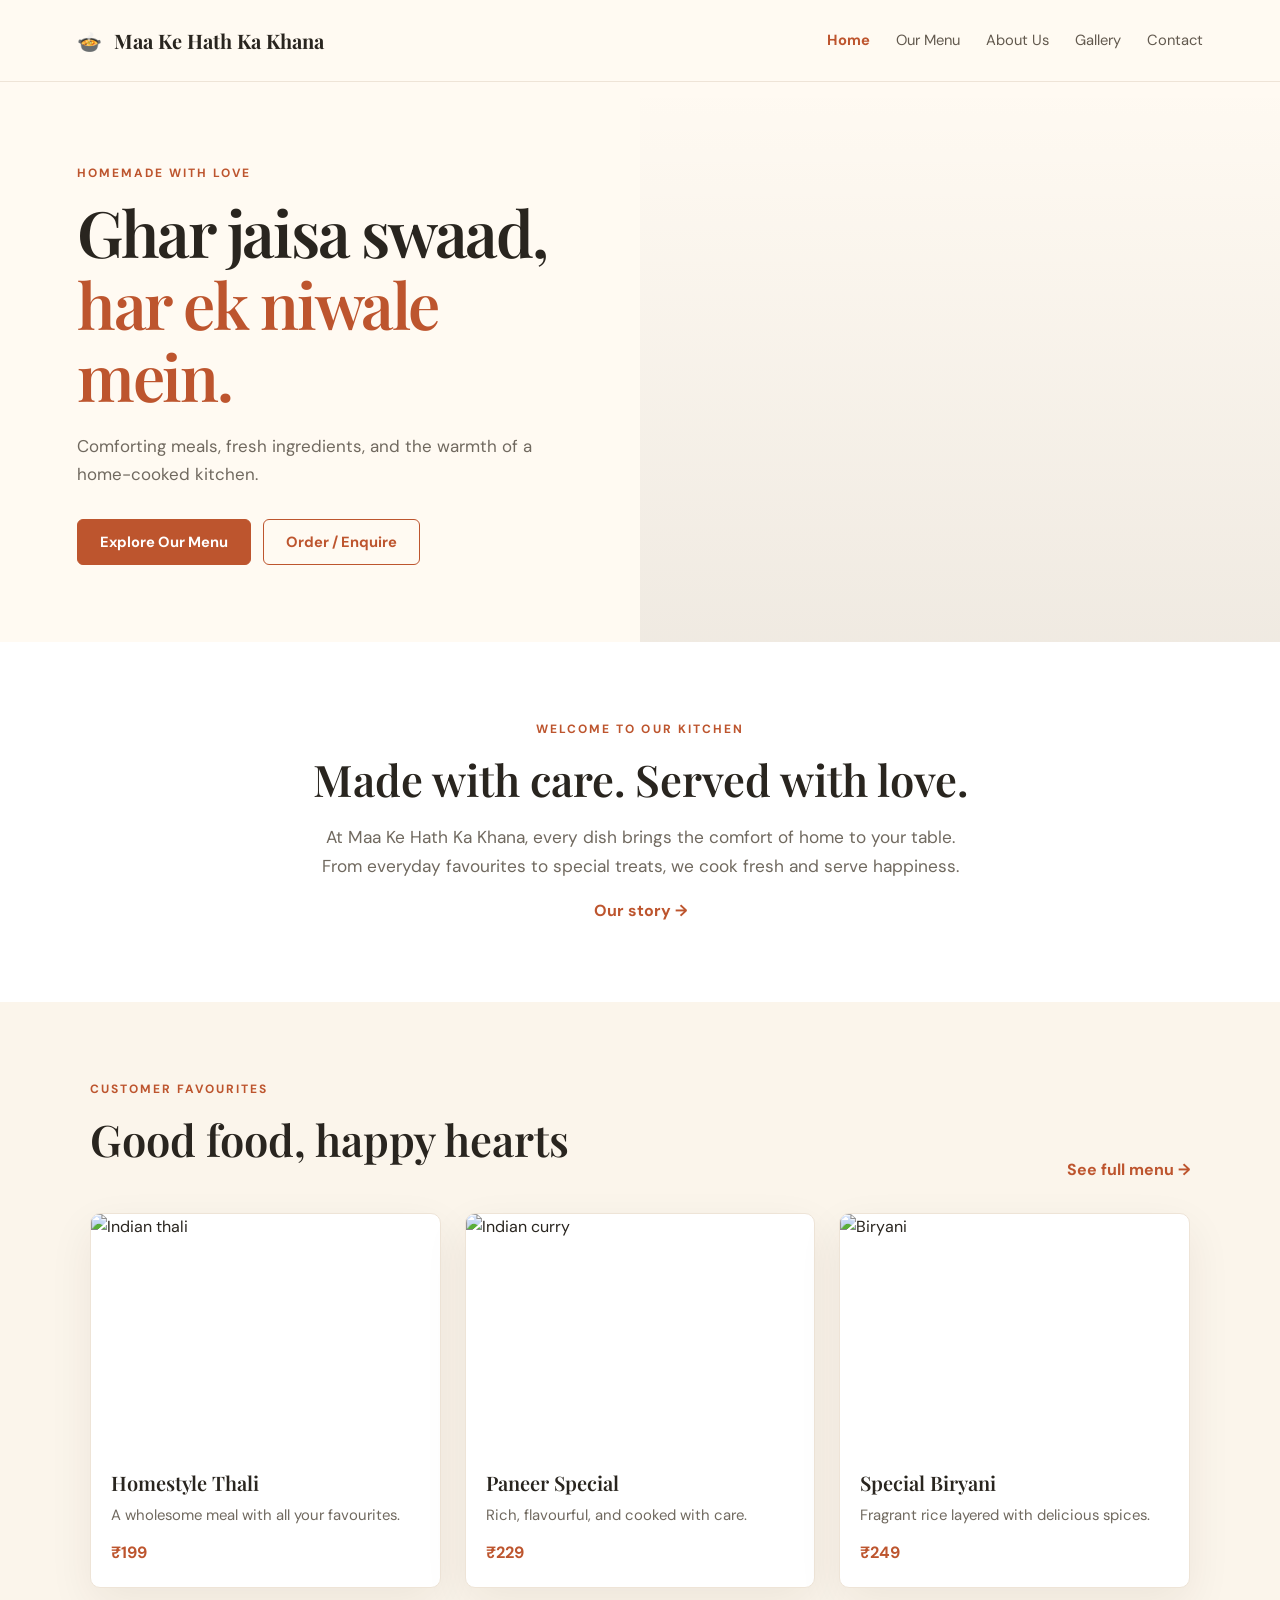
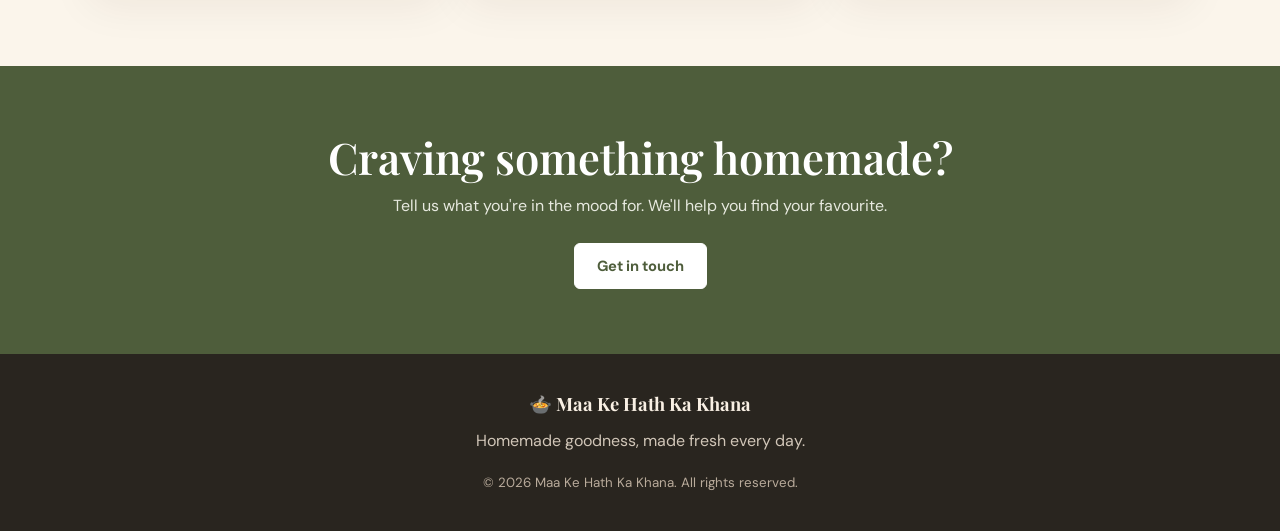
==== index.html @ a3cf63ed "pehla  commit" ====
<!DOCTYPE html>
<html lang="en">
<head>
  <meta charset="UTF-8"><meta name="viewport" content="width=device-width, initial-scale=1.0">
  <title>Maa Ke Hath Ka Khana | Home</title><link rel="stylesheet" href="style.css">
</head>
<body>
<header class="site-header"><a class="logo" href="index.html"><span>🍲</span> Maa Ke Hath Ka Khana</a><button class="menu-toggle" aria-label="Toggle navigation">☰</button>
<nav class="nav"><a class="active" href="index.html">Home</a><a href="menu.html">Our Menu</a><a href="about.html">About Us</a><a href="gallery.html">Gallery</a><a href="contact.html">Contact</a></nav></header>
<main>
<section class="hero"><div class="hero-content"><p class="eyebrow">HOMEMADE WITH LOVE</p><h1>Ghar jaisa swaad,<br><em>har ek niwale mein.</em></h1><p>Comforting meals, fresh ingredients, and the warmth of a home-cooked kitchen.</p><div class="hero-actions"><a class="btn" href="menu.html">Explore Our Menu</a><a class="btn btn-outline" href="contact.html">Order / Enquire</a></div></div><div class="hero-photo" role="img" aria-label="A delicious Indian thali"></div></section>
<section class="section intro"><p class="eyebrow">WELCOME TO OUR KITCHEN</p><h2>Made with care. Served with love.</h2><p class="lead">At Maa Ke Hath Ka Khana, every dish brings the comfort of home to your table. From everyday favourites to special treats, we cook fresh and serve happiness.</p><a class="text-link" href="about.html">Our story →</a></section>
<section class="section soft"><div class="section-heading"><div><p class="eyebrow">CUSTOMER FAVOURITES</p><h2>Good food, happy hearts</h2></div><a class="text-link" href="menu.html">See full menu →</a></div><div class="cards">
<article class="food-card"><img src="https://images.unsplash.com/photo-1546833999-b9f581a1996d?auto=format&fit=crop&w=900&q=85" alt="Indian thali"><div class="food-info"><h3>Homestyle Thali</h3><p>A wholesome meal with all your favourites.</p><strong>₹199</strong></div></article>
<article class="food-card"><img src="https://images.unsplash.com/photo-1585937421612-70a008356fbe?auto=format&fit=crop&w=900&q=85" alt="Indian curry"><div class="food-info"><h3>Paneer Special</h3><p>Rich, flavourful, and cooked with care.</p><strong>₹229</strong></div></article>
<article class="food-card"><img src="https://images.unsplash.com/photo-1565557623262-b51c2513a641?auto=format&fit=crop&w=900&q=85" alt="Biryani"><div class="food-info"><h3>Special Biryani</h3><p>Fragrant rice layered with delicious spices.</p><strong>₹249</strong></div></article>
</div></section>
<section class="cta"><h2>Craving something homemade?</h2><p>Tell us what you're in the mood for. We'll help you find your favourite.</p><a class="btn" href="contact.html">Get in touch</a></section>
</main><footer class="footer"><a class="logo" href="index.html">🍲 Maa Ke Hath Ka Khana</a><p>Homemade goodness, made fresh every day.</p><small>© <span class="year"></span> Maa Ke Hath Ka Khana. All rights reserved.</small></footer><script src="script.js"></script></body></html>
---- style.css ----
@import url('https://fonts.googleapis.com/css2?family=DM+Sans:wght@400;500;600;700&family=Playfair+Display:wght@500;600;700&display=swap');
:root{--ink:#29251f;--muted:#70695f;--cream:#fffaf2;--paper:#fff;--orange:#bd552e;--orange-dark:#963d20;--green:#4e5d3b;--line:#eadfd0;--shadow:0 16px 45px #35200e12}
*{box-sizing:border-box}html{scroll-behavior:smooth}body{margin:0;background:var(--paper);color:var(--ink);font-family:'DM Sans',sans-serif;line-height:1.65}img{display:block;width:100%;object-fit:cover}a{color:inherit;text-decoration:none}.site-header{height:auto;min-height:82px;padding:18px 6%;display:flex;align-items:center;justify-content:space-between;gap:24px;background:#fffaf2;position:sticky;top:0;z-index:20;border-bottom:1px solid #eee4d7}.logo{font-family:'Playfair Display',serif;font-size:1.25rem;font-weight:700;white-space:nowrap}.logo span{margin-right:7px}.nav{display:flex;align-items:center;gap:26px}.nav a{font-size:.92rem;color:#62594e;transition:color .2s}.nav a:hover,.nav a.active{color:var(--orange);font-weight:700}.menu-toggle{display:none;border:0;background:transparent;font-size:1.7rem;cursor:pointer;color:var(--ink)}.hero{display:grid;grid-template-columns:1fr 1fr;min-height:560px;background:var(--cream)}.hero-content{padding:80px 9% 75px 12%;align-self:center}.eyebrow{font-size:.75rem;letter-spacing:.17em;font-weight:700;color:var(--orange);margin:0 0 13px}.hero h1,.page-hero h1{font:600 clamp(2.8rem,5vw,4.6rem)/1.12 'Playfair Display',serif;letter-spacing:-.035em;margin:0 0 22px}.hero h1 em{font-style:normal;color:var(--orange)}.hero-content>p:not(.eyebrow){max-width:470px;color:var(--muted);font-size:1.06rem}.hero-photo{min-height:460px;background:linear-gradient(0deg,#28180a12,#28180a00),url('https://images.unsplash.com/photo-1546833999-b9f581a1996d?auto=format&fit=crop&w=1400&q=90') center/cover}.hero-actions{display:flex;gap:12px;flex-wrap:wrap;margin-top:30px}.btn{display:inline-flex;align-items:center;justify-content:center;border:1px solid var(--orange);border-radius:6px;padding:12px 22px;background:var(--orange);color:#fff;font:700 .92rem 'DM Sans',sans-serif;cursor:pointer;transition:transform .2s,background .2s}.btn:hover{background:var(--orange-dark);transform:translateY(-2px)}.btn-outline{background:transparent;color:var(--orange)}.btn-outline:hover{color:white}.section{padding:78px 7%}.intro{text-align:center;max-width:850px;margin:auto}.intro h2,.section-heading h2,.about-copy h2,.contact-info h2,.cta h2{font:600 clamp(2rem,3.4vw,3rem)/1.2 'Playfair Display',serif;margin:0 0 18px}.lead{color:var(--muted);font-size:1.08rem;max-width:680px;margin:0 auto 18px}.text-link{color:var(--orange);font-weight:700}.text-link:hover{text-decoration:underline}.soft{background:#fbf5eb}.section-heading{display:flex;justify-content:space-between;align-items:end;gap:20px;margin-bottom:30px}.cards{display:grid;grid-template-columns:repeat(3,minmax(0,1fr));gap:24px}.food-card{background:white;border:1px solid #eee4d7;border-radius:10px;overflow:hidden;box-shadow:var(--shadow);transition:transform .25s}.food-card:hover{transform:translateY(-5px)}.food-card img{height:235px}.food-info{padding:20px}.food-info h3{font:600 1.25rem 'Playfair Display',serif;margin:0 0 7px}.food-info p{color:var(--muted);font-size:.93rem;margin:0 0 12px}.food-info strong,.name-price strong{color:var(--orange);font-size:1.02rem}.cta{text-align:center;background:var(--green);color:white;padding:65px 20px}.cta h2{margin-bottom:10px}.cta p{color:#e7e9df;margin:0 0 24px}.cta .btn{background:#fff;color:var(--green);border-color:#fff}.footer{padding:35px 7%;text-align:center;background:#29251f;color:#f9f0e4}.footer .logo{font-size:1.15rem}.footer p{margin:8px 0 15px;color:#d1c6b8}.footer small{color:#b9ab9b}.page-hero{text-align:center;padding:76px 20px 65px;background:var(--cream)}.page-hero h1{font-size:clamp(2.5rem,5vw,4rem);margin-bottom:12px}.page-hero>p:last-child{color:var(--muted);margin:0}.filters{display:flex;justify-content:center;flex-wrap:wrap;gap:10px;margin:0 0 35px}.filter{border:1px solid var(--line);border-radius:30px;padding:9px 19px;background:white;color:var(--ink);cursor:pointer;font:600 .9rem 'DM Sans',sans-serif}.filter.active,.filter:hover{background:var(--orange);border-color:var(--orange);color:white}.menu-grid{grid-template-columns:repeat(3,minmax(0,1fr))}.name-price{display:flex;align-items:start;justify-content:space-between;gap:10px}.name-price h3{font-size:1.1rem}.menu-note{color:var(--muted);font-size:.85rem;margin-top:25px}.about-layout{display:grid;grid-template-columns:1fr 1fr;align-items:center;gap:7%}.about-photo img{height:520px;border-radius:10px;box-shadow:var(--shadow)}.about-copy>p:not(.eyebrow){color:var(--muted)}.values{display:flex;gap:18px;flex-wrap:wrap;margin:25px 0}.values div{display:flex;align-items:center;gap:8px;font-size:.9rem;font-weight:600}.values strong{color:var(--orange);font-size:1.2rem}.quote{text-align:center;background:#fbf5eb;padding:60px 20px}.quote blockquote{font:600 clamp(1.5rem,3vw,2.4rem) 'Playfair Display',serif;margin:0 auto 10px;max-width:800px}.quote p{color:var(--orange);margin:0}.gallery-grid{display:grid;grid-template-columns:repeat(3,1fr);gap:22px}.gallery-grid figure{margin:0;overflow:hidden;border-radius:9px;background:var(--cream);box-shadow:var(--shadow)}.gallery-grid img{height:290px;transition:transform .35s}.gallery-grid figure:hover img{transform:scale(1.04)}.gallery-grid figcaption{padding:13px 16px;font:600 1.08rem 'Playfair Display',serif}.contact-layout{display:grid;grid-template-columns:.85fr 1.15fr;gap:8%;max-width:1200px;margin:auto}.contact-info>p:not(.eyebrow){color:var(--muted)}.contact-item{display:flex;gap:15px;margin:25px 0}.contact-item>span{font-size:1.4rem}.contact-item strong{display:block}.contact-item p{margin:2px 0;color:var(--muted)}.contact-form{background:var(--cream);padding:30px;border:1px solid var(--line);border-radius:10px;display:flex;flex-direction:column}.contact-form label{font-weight:700;font-size:.9rem;margin:12px 0 6px}.contact-form input,.contact-form select,.contact-form textarea{width:100%;padding:12px 13px;border:1px solid #ded2c2;border-radius:5px;background:white;font:inherit;color:var(--ink)}.contact-form input:focus,.contact-form select:focus,.contact-form textarea:focus{outline:2px solid #bd552e55;border-color:var(--orange)}.contact-form .btn{margin-top:18px;align-self:flex-start}.form-note{font-size:.82rem;color:var(--muted);margin-bottom:0}.hidden{display:none!important}
@media(max-width:900px){.site-header{padding:16px 5%}.menu-toggle{display:block}.nav{display:none;position:absolute;top:100%;left:0;right:0;padding:18px 6%;background:#fffaf2;border-top:1px solid var(--line);flex-direction:column;align-items:flex-start;gap:15px;box-shadow:var(--shadow)}.nav.open{display:flex}.hero-content{padding:60px 8%}.cards,.menu-grid{grid-template-columns:repeat(2,minmax(0,1fr))}.about-layout,.contact-layout{grid-template-columns:1fr;gap:35px}.about-photo img{height:390px}.gallery-grid{grid-template-columns:repeat(2,1fr)}}
@media(max-width:600px){.logo{font-size:1.05rem}.hero{grid-template-columns:1fr}.hero-content{padding:55px 7%}.hero-photo{min-height:310px;grid-row:1}.hero h1{font-size:3rem}.section{padding:55px 6%}.section-heading{align-items:start;flex-direction:column}.cards,.menu-grid,.gallery-grid{grid-template-columns:1fr}.food-card img{height:245px}.page-hero{padding:55px 18px}.about-photo img{height:300px}.contact-form{padding:20px}.gallery-grid img{height:260px}.values{gap:12px}.values div{width:100%}}
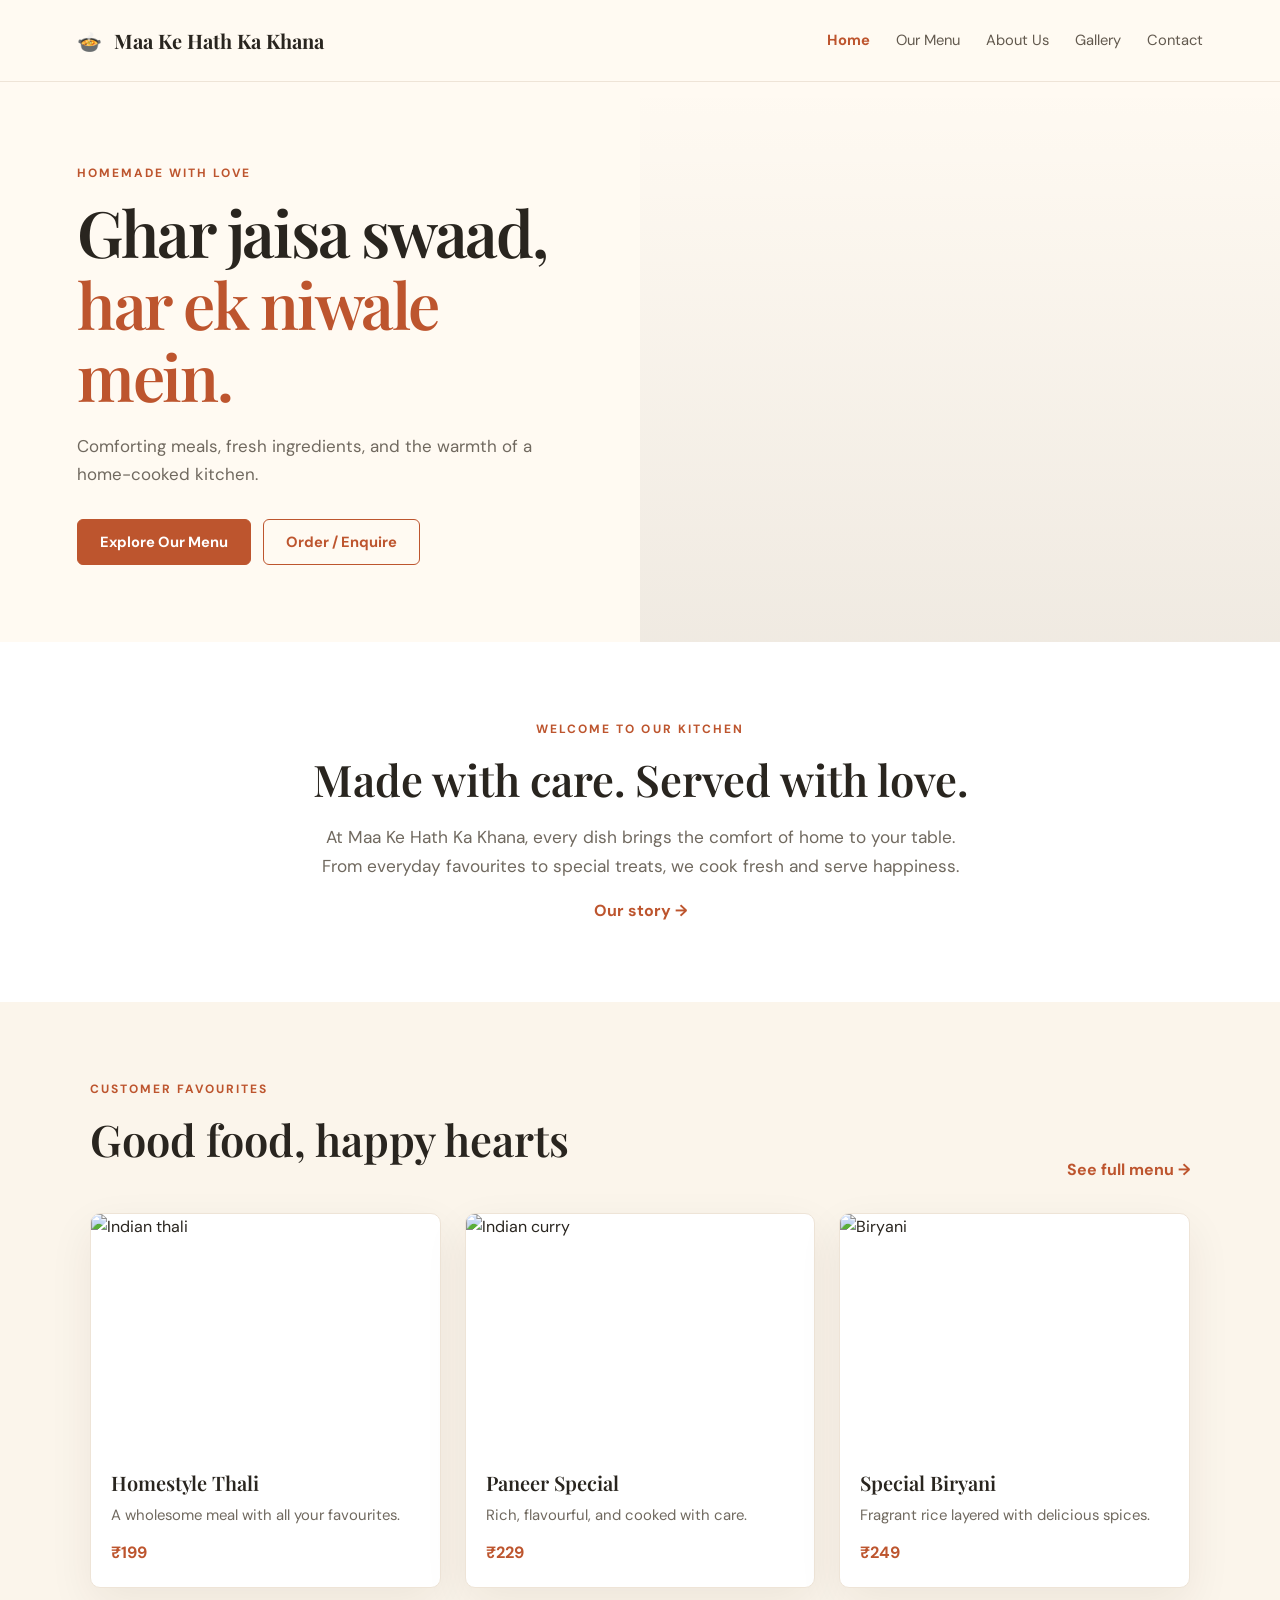
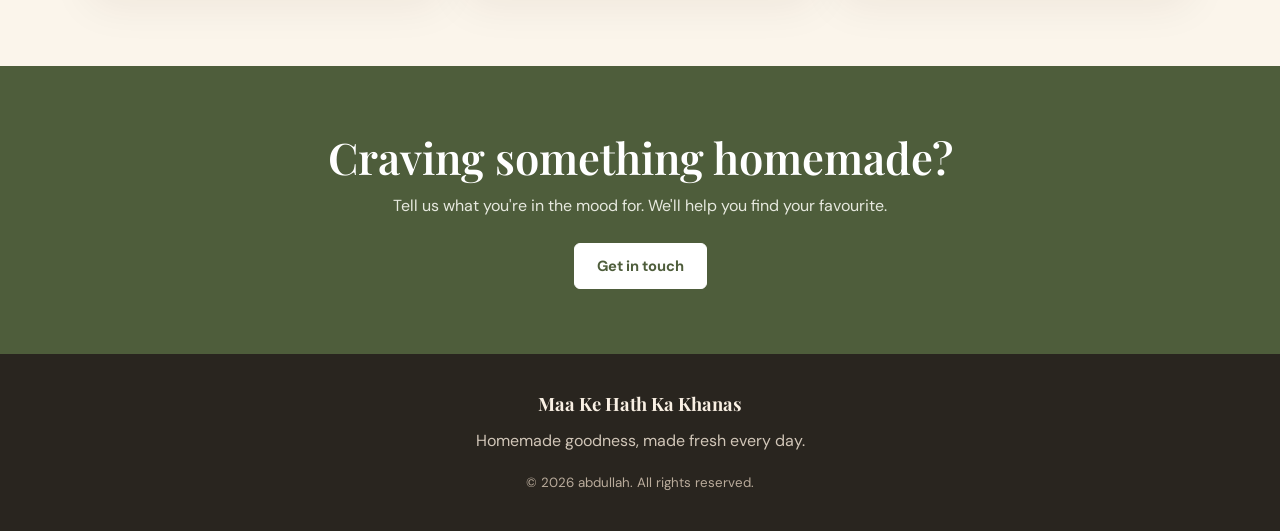
==== commit 2e70adc1: "second commit" ====
--- a/index.html
+++ b/index.html
@@ -16,4 +16,4 @@
 <article class="food-card"><img src="https://images.unsplash.com/photo-1565557623262-b51c2513a641?auto=format&fit=crop&w=900&q=85" alt="Biryani"><div class="food-info"><h3>Special Biryani</h3><p>Fragrant rice layered with delicious spices.</p><strong>₹249</strong></div></article>
 </div></section>
 <section class="cta"><h2>Craving something homemade?</h2><p>Tell us what you're in the mood for. We'll help you find your favourite.</p><a class="btn" href="contact.html">Get in touch</a></section>
-</main><footer class="footer"><a class="logo" href="index.html">🍲 Maa Ke Hath Ka Khana</a><p>Homemade goodness, made fresh every day.</p><small>© <span class="year"></span> Maa Ke Hath Ka Khana. All rights reserved.</small></footer><script src="script.js"></script></body></html>+</main><footer class="footer"><a class="logo" href="index.html"> Maa Ke Hath Ka Khanas</a><p>Homemade goodness, made fresh every day.</p><small>© <span class="year"></span> abdullah. All rights reserved.</small></footer><script src="script.js"></script></body></html>
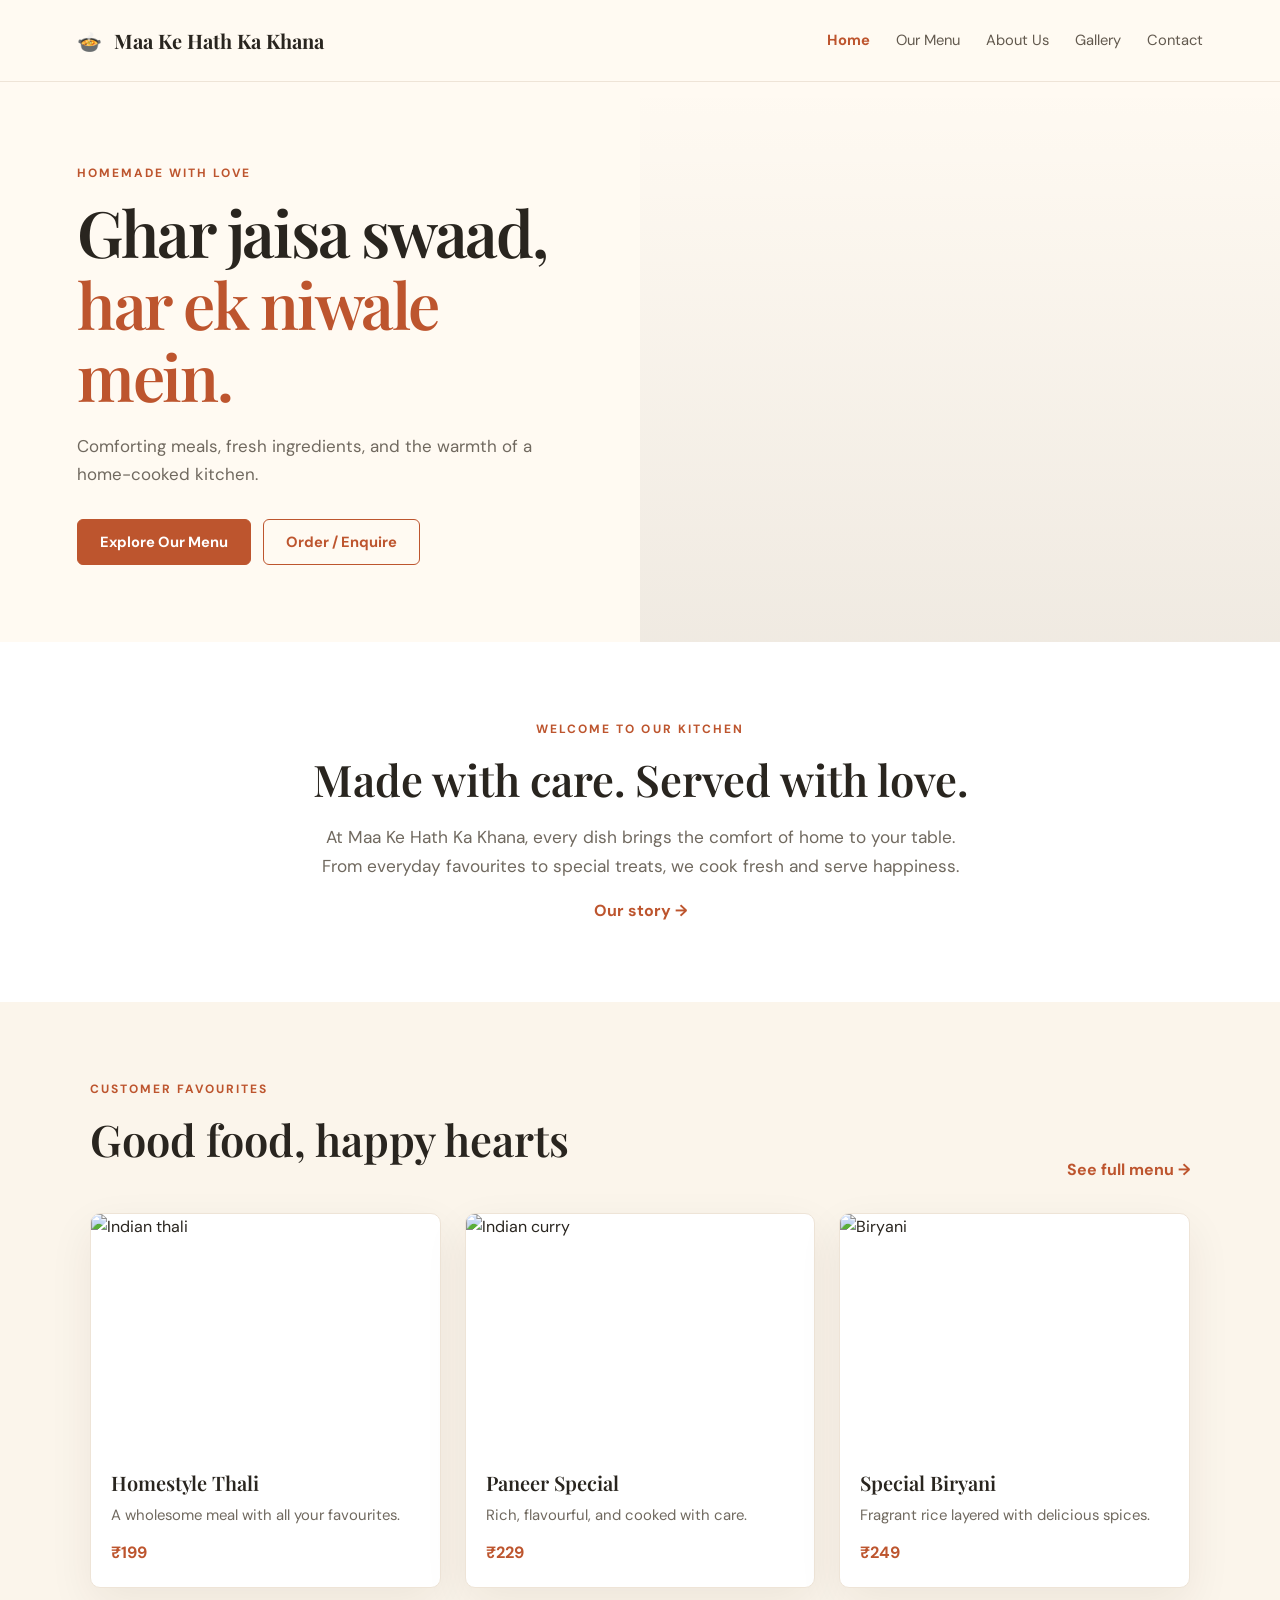
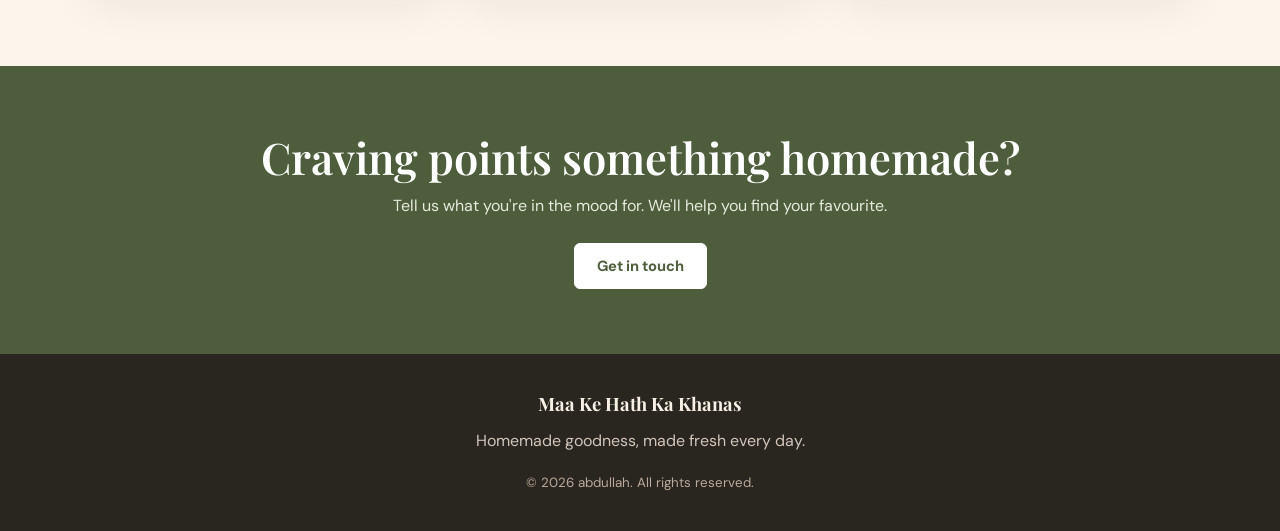
==== commit d5b66691: "third commit" ====
--- a/index.html
+++ b/index.html
@@ -15,5 +15,5 @@
 <article class="food-card"><img src="https://images.unsplash.com/photo-1585937421612-70a008356fbe?auto=format&fit=crop&w=900&q=85" alt="Indian curry"><div class="food-info"><h3>Paneer Special</h3><p>Rich, flavourful, and cooked with care.</p><strong>₹229</strong></div></article>
 <article class="food-card"><img src="https://images.unsplash.com/photo-1565557623262-b51c2513a641?auto=format&fit=crop&w=900&q=85" alt="Biryani"><div class="food-info"><h3>Special Biryani</h3><p>Fragrant rice layered with delicious spices.</p><strong>₹249</strong></div></article>
 </div></section>
-<section class="cta"><h2>Craving something homemade?</h2><p>Tell us what you're in the mood for. We'll help you find your favourite.</p><a class="btn" href="contact.html">Get in touch</a></section>
+<section class="cta"><h2>Craving points  something homemade?</h2><p>Tell us what you're in the mood for. We'll help you find your favourite.</p><a class="btn" href="contact.html">Get in touch</a></section>
 </main><footer class="footer"><a class="logo" href="index.html"> Maa Ke Hath Ka Khanas</a><p>Homemade goodness, made fresh every day.</p><small>© <span class="year"></span> abdullah. All rights reserved.</small></footer><script src="script.js"></script></body></html>
